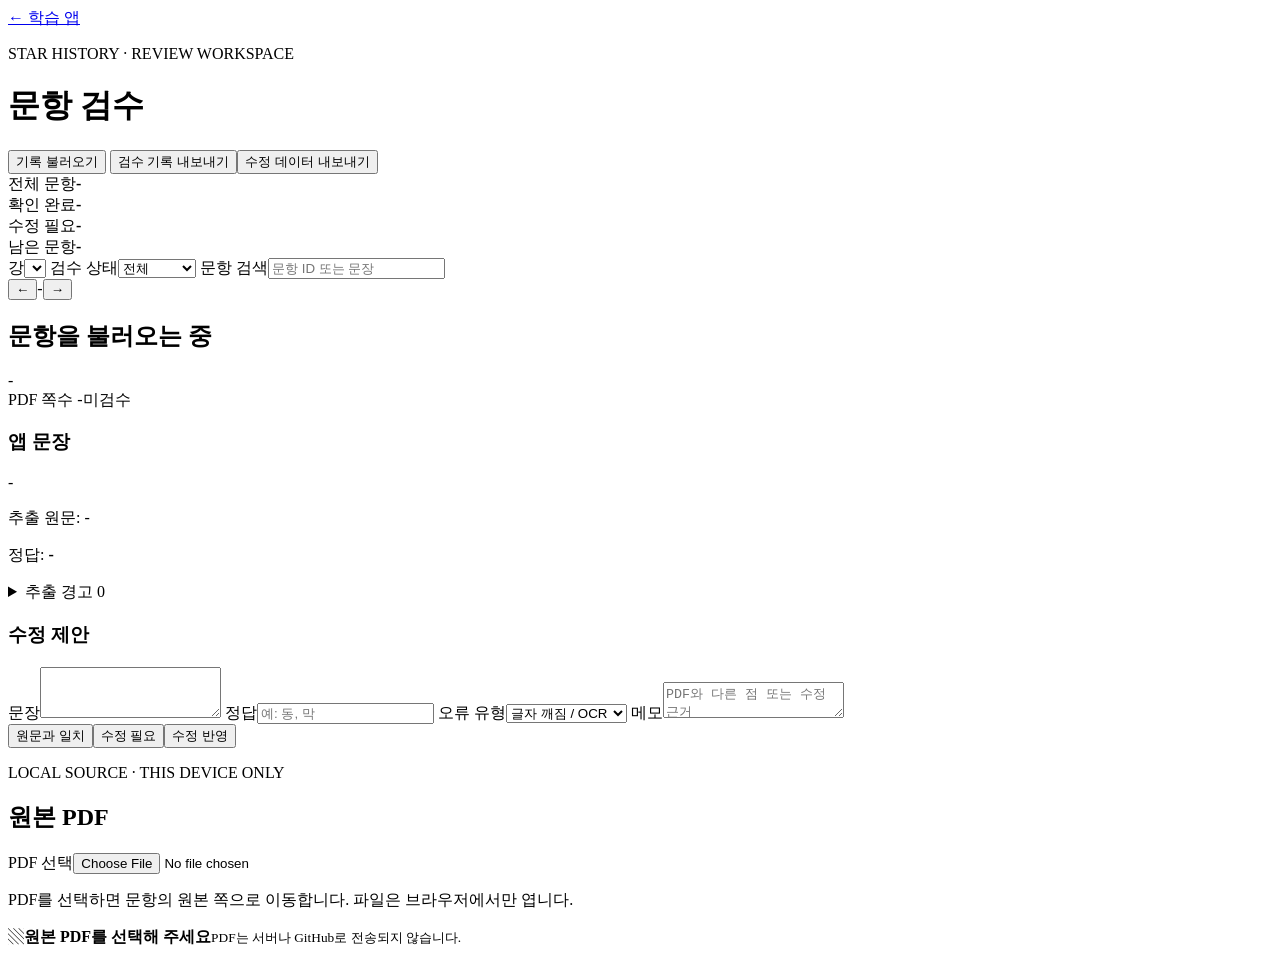
==== review.html @ e03c3ea7 "Add local review tool: review.html" ====
<!doctype html>
<html lang="ko">
<head>
  <meta charset="UTF-8">
  <meta name="viewport" content="width=device-width, initial-scale=1">
  <meta name="theme-color" content="#f7f5ef">
  <link rel="stylesheet" href="assets/review.css">
  <title>문항 검수 — 별채우기</title>
</head>
<body>
  <header class="topbar">
    <a class="back-link" href="index.html">← 학습 앱</a>
    <div><p class="eyebrow">STAR HISTORY · REVIEW WORKSPACE</p><h1>문항 검수</h1></div>
    <div class="header-actions">
      <button id="import-log-button">기록 불러오기</button><input id="import-log" type="file" accept=".json,application/json" hidden>
      <button id="export-log">검수 기록 내보내기</button><button id="export-data">수정 데이터 내보내기</button>
    </div>
  </header>
  <main>
    <section class="summary" aria-label="검수 진행 상황">
      <article><span>전체 문항</span><strong id="total-count">-</strong></article>
      <article><span>확인 완료</span><strong id="verified-count">-</strong></article>
      <article><span>수정 필요</span><strong id="issue-count">-</strong></article>
      <article><span>남은 문항</span><strong id="pending-count">-</strong></article>
      <div class="progress-track"><div id="progress-fill"></div></div>
    </section>
    <section class="controls" aria-label="문항 탐색">
      <label>강<select id="lesson-filter"></select></label>
      <label>검수 상태<select id="status-filter"><option value="all">전체</option><option value="pending">미검수</option><option value="verified">확인 완료</option><option value="needs-fix">수정 필요</option><option value="corrected">수정 완료</option></select></label>
      <label>문항 검색<input id="search" type="search" placeholder="문항 ID 또는 문장"></label>
      <div class="stepper"><button id="previous" aria-label="이전 문항">←</button><span id="position">-</span><button id="next" aria-label="다음 문항">→</button></div>
    </section>
    <div class="workspace">
      <section class="review-panel">
        <div class="question-heading"><div><p class="eyebrow" id="course-label"></p><h2 id="lesson-title">문항을 불러오는 중</h2></div><span id="question-id" class="question-id">-</span></div>
        <div class="meta-row"><span id="page-label">PDF 쪽수 -</span><span id="status-badge" class="badge pending">미검수</span></div>
        <div class="reference-block"><h3>앱 문장</h3><p id="question-preview" class="question-preview">-</p><p class="muted">추출 원문: <span id="source-preview">-</span></p><p class="muted">정답: <strong id="answer-preview">-</strong></p></div>
        <details id="warning-box" class="warnings"><summary>추출 경고 <span id="warning-count">0</span></summary><ul id="warning-list"></ul></details>
        <div class="edit-block">
          <h3>수정 제안</h3>
          <label>문장<textarea id="edited-text" rows="3" spellcheck="false"></textarea></label>
          <label>정답<input id="edited-answers" placeholder="예: 동, 막"></label>
          <label>오류 유형<select id="issue-type"><option value="ocr">글자 깨짐 / OCR</option><option value="text">문장 누락·오탈자</option><option value="answer">정답 오류</option><option value="layout">화면 표시</option><option value="other">기타</option></select></label>
          <label>메모<textarea id="note" rows="2" placeholder="PDF와 다른 점 또는 수정 근거"></textarea></label>
        </div>
        <div class="actions"><button id="mark-verified" class="primary">원문과 일치</button><button id="mark-needs-fix" class="problem">수정 필요</button><button id="save-correction" class="correct">수정 반영</button></div>
        <p id="save-message" class="save-message" role="status"></p>
      </section>
      <section class="pdf-panel">
        <div class="pdf-heading"><div><p class="eyebrow">LOCAL SOURCE · THIS DEVICE ONLY</p><h2>원본 PDF</h2></div><label class="file-button">PDF 선택<input id="pdf-file" type="file" accept="application/pdf,.pdf"></label></div>
        <p id="pdf-status" class="pdf-status">PDF를 선택하면 문항의 원본 쪽으로 이동합니다. 파일은 브라우저에서만 엽니다.</p>
        <iframe id="pdf-frame" title="검수용 원본 PDF" hidden></iframe>
        <div id="pdf-empty" class="pdf-empty"><span>▧</span><strong>원본 PDF를 선택해 주세요</strong><small>PDF는 서버나 GitHub로 전송되지 않습니다.</small></div>
      </section>
    </div>
  </main>
  <script src="assets/review.js"></script>
</body>
</html>
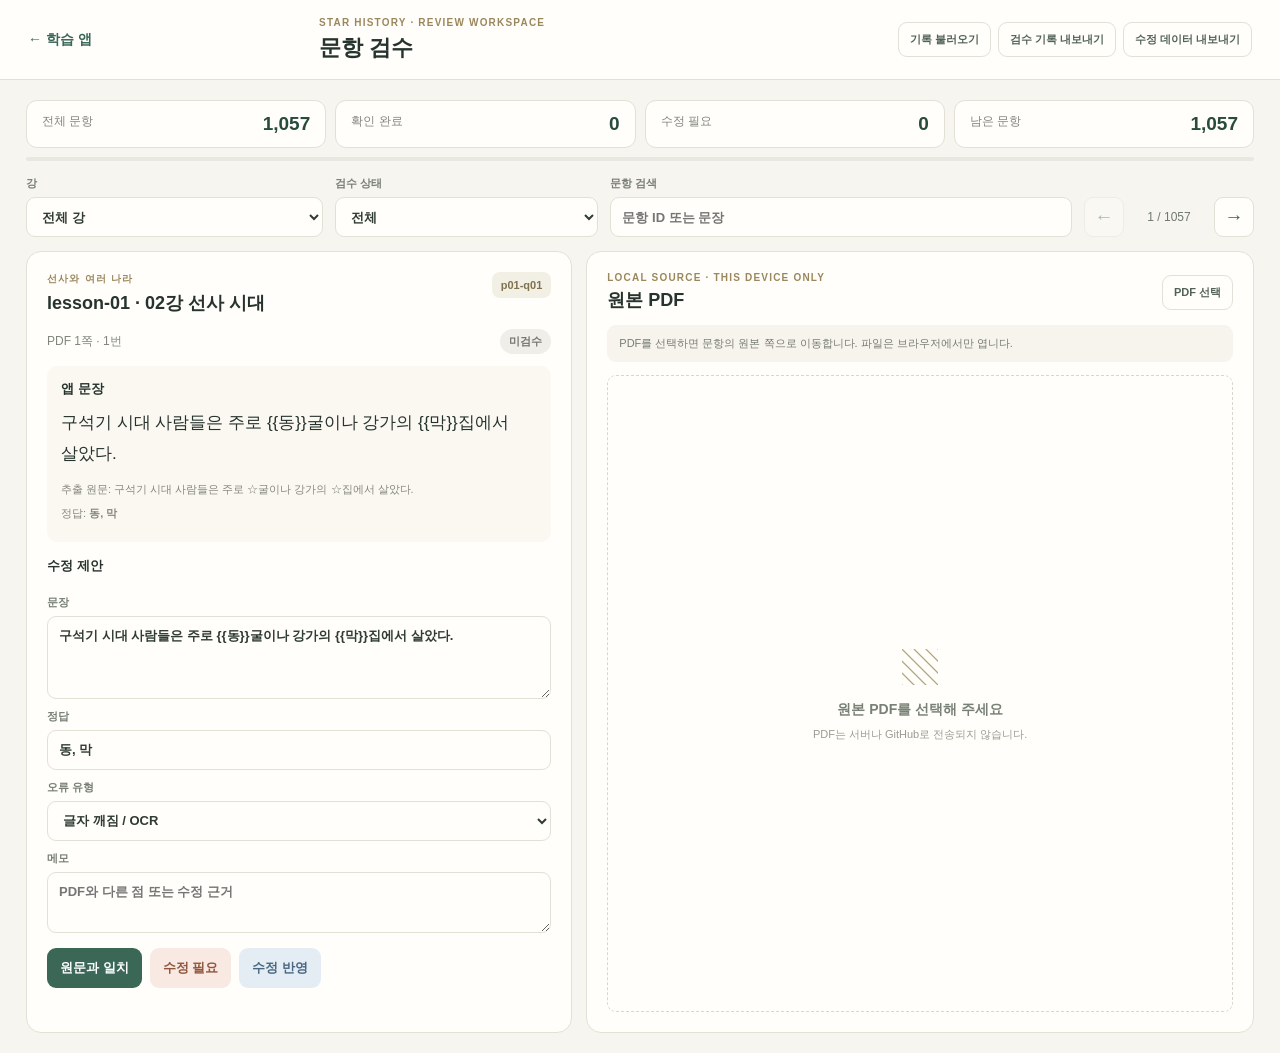
==== commit abc16c4f: "Prioritize automatic review candidates" ====
--- a/review.html
+++ b/review.html
@@ -26,7 +26,7 @@
     </section>
     <section class="controls" aria-label="문항 탐색">
       <label>강<select id="lesson-filter"></select></label>
-      <label>검수 상태<select id="status-filter"><option value="all">전체</option><option value="pending">미검수</option><option value="verified">확인 완료</option><option value="needs-fix">수정 필요</option><option value="corrected">수정 완료</option></select></label>
+      <label>검수 상태<select id="status-filter"><option value="all">전체</option><option value="pending">미검수</option><option value="auto">자동 점검 후보</option><option value="verified">확인 완료</option><option value="needs-fix">수정 필요</option><option value="corrected">수정 완료</option></select></label>
       <label>문항 검색<input id="search" type="search" placeholder="문항 ID 또는 문장"></label>
       <div class="stepper"><button id="previous" aria-label="이전 문항">←</button><span id="position">-</span><button id="next" aria-label="다음 문항">→</button></div>
     </section>
--- a/assets/review.css
+++ b/assets/review.css
@@ -0,0 +1 @@
+:root{font-family:-apple-system,BlinkMacSystemFont,"Segoe UI",sans-serif;color:#27332e;background:#f7f5ef;--green:#3b6757;--line:#e3e0d6;--paper:#fffefa;--muted:#82867c}*{box-sizing:border-box}body{margin:0;min-width:320px}.topbar{min-height:80px;padding:12px 28px;background:var(--paper);border-bottom:1px solid var(--line);display:grid;grid-template-columns:1fr 1.3fr 2fr;align-items:center;gap:12px}.back-link{color:var(--green);text-decoration:none;font-size:14px;font-weight:650}.eyebrow{margin:0 0 5px;color:#9b875c;font-size:10px;font-weight:750;letter-spacing:.12em}h1,h2{margin:0}.topbar h1{font-size:22px}.header-actions{justify-self:end;display:flex;gap:7px;flex-wrap:wrap}.header-actions button,.file-button{padding:9px 11px;border:1px solid var(--line);border-radius:9px;background:var(--paper);color:#526259;font-size:11px;font-weight:650;cursor:pointer}main{max-width:1560px;margin:auto;padding:20px 26px}.summary{display:grid;grid-template-columns:repeat(4,1fr);gap:9px;position:relative;margin-bottom:15px;padding-bottom:13px}.summary article{padding:12px 15px;background:var(--paper);border:1px solid var(--line);border-radius:11px;display:flex;justify-content:space-between}.summary span{color:var(--muted);font-size:12px}.summary strong{color:#284b3e;font-size:19px}.progress-track{position:absolute;bottom:0;left:0;right:0;height:4px;background:#e9e7df;border-radius:4px;overflow:hidden}.progress-track div{height:100%;width:0;background:#7e9d78;transition:width .2s}.controls{display:grid;grid-template-columns:.9fr .8fr 1.4fr auto;gap:12px;align-items:end;margin-bottom:14px}.controls label,.edit-block label{display:grid;gap:6px;color:#777e74;font-size:11px;font-weight:650}.controls select,.controls input,.edit-block input,.edit-block textarea,.edit-block select{width:100%;min-height:40px;padding:9px 11px;border:1px solid var(--line);border-radius:9px;background:var(--paper);color:#313b35;font:inherit;font-size:13px}.edit-block textarea{resize:vertical;line-height:1.6}.stepper{display:flex;align-items:center;gap:10px}.stepper button{width:40px;height:40px;border:1px solid var(--line);border-radius:9px;background:var(--paper);font-size:19px;color:var(--green);cursor:pointer}.stepper button:disabled{opacity:.4}.stepper span{min-width:70px;text-align:center;color:#71786f;font-size:12px}.workspace{display:grid;grid-template-columns:minmax(390px,.9fr) minmax(480px,1.1fr);gap:14px}.review-panel,.pdf-panel{min-height:calc(100vh - 250px);padding:20px;background:var(--paper);border:1px solid var(--line);border-radius:15px}.question-heading,.pdf-heading{display:flex;justify-content:space-between;align-items:flex-start;gap:10px}.question-heading h2,.pdf-heading h2{font-size:18px}.question-id{padding:7px 9px;border-radius:8px;background:#f2efe5;color:#80724f;font-size:11px;font-weight:700}.meta-row{display:flex;justify-content:space-between;align-items:center;margin:14px 0 12px;color:#81867d;font-size:12px}.badge{padding:5px 9px;border-radius:20px;font-size:11px;font-weight:700}.badge.pending{background:#efeee8;color:#72756e}.badge.verified{background:#e5efe5;color:#456a4c}.badge.needs-fix{background:#f8e9e3;color:#9a5c43}.badge.corrected{background:#e5edf4;color:#4c6b83}.reference-block{padding:14px;background:#faf8f1;border-radius:10px}.reference-block h3,.edit-block h3{margin:0 0 10px;font-size:13px}.question-preview{margin:0 0 12px;font-size:17px;line-height:1.8;word-break:keep-all}.muted{margin:6px 0;color:#85877f;font-size:11px;line-height:1.6;overflow-wrap:anywhere}.warnings{margin-top:11px;color:#8b7550;font-size:12px}.warnings summary{cursor:pointer}.warnings ul{padding-left:18px;color:#887e67;line-height:1.6}.edit-block{display:grid;gap:10px;margin-top:15px}.actions{display:flex;gap:8px;flex-wrap:wrap;margin-top:15px}.actions button{min-height:40px;padding:0 13px;border:0;border-radius:9px;font-weight:700;cursor:pointer}.primary{background:var(--green);color:white}.problem{background:#f8e9e3;color:#90553d}.correct{background:#e5edf4;color:#496781}.save-message{min-height:16px;margin:8px 0 0;color:#66806b;font-size:11px}.pdf-panel{display:flex;flex-direction:column}.pdf-heading{align-items:center}.file-button{position:relative;overflow:hidden}.file-button input{position:absolute;inset:0;width:100%;height:100%;opacity:0;cursor:pointer}.pdf-status{margin:13px 0;padding:10px 12px;background:#f6f4ec;border-radius:9px;color:#777c73;font-size:11px;line-height:1.5}.pdf-panel iframe{width:100%;flex:1;min-height:540px;border:1px solid var(--line);border-radius:9px;background:white}.pdf-panel iframe[hidden],.pdf-empty[hidden]{display:none}.pdf-empty{flex:1;min-height:400px;display:grid;align-content:center;justify-items:center;gap:8px;border:1px dashed #d8d6cd;border-radius:9px;color:#798176}.pdf-empty span{font-size:36px;color:#b1a57d}.pdf-empty strong{font-size:14px}.pdf-empty small{font-size:11px;color:#9a9c93}@media(max-width:980px){main{padding:16px}.workspace{grid-template-columns:1fr}.review-panel,.pdf-panel{min-height:0}.pdf-panel iframe{height:70vh;min-height:450px;flex:none}.controls{grid-template-columns:1fr 1fr}.stepper{justify-self:end}.pdf-empty{min-height:220px}}@media(max-width:600px){.topbar{padding:10px 12px;grid-template-columns:auto 1fr;gap:8px}.topbar h1{font-size:18px}.back-link{font-size:11px}.eyebrow{font-size:8px}.header-actions{grid-column:1/-1;justify-self:start}.header-actions button{font-size:9px;padding:7px 8px}.summary{gap:6px}.summary article{display:grid;gap:4px;padding:9px}.summary span{font-size:9px}.summary strong{font-size:16px}main{padding:12px}.controls{gap:8px}.controls label{font-size:10px}.controls select,.controls input{font-size:12px}.workspace{gap:10px}.review-panel,.pdf-panel{padding:14px}.question-heading h2,.pdf-heading h2{font-size:16px}.question-preview{font-size:15px}.pdf-panel iframe{height:65vh;min-height:360px}.actions button{flex:1;padding:0 8px;font-size:11px}}
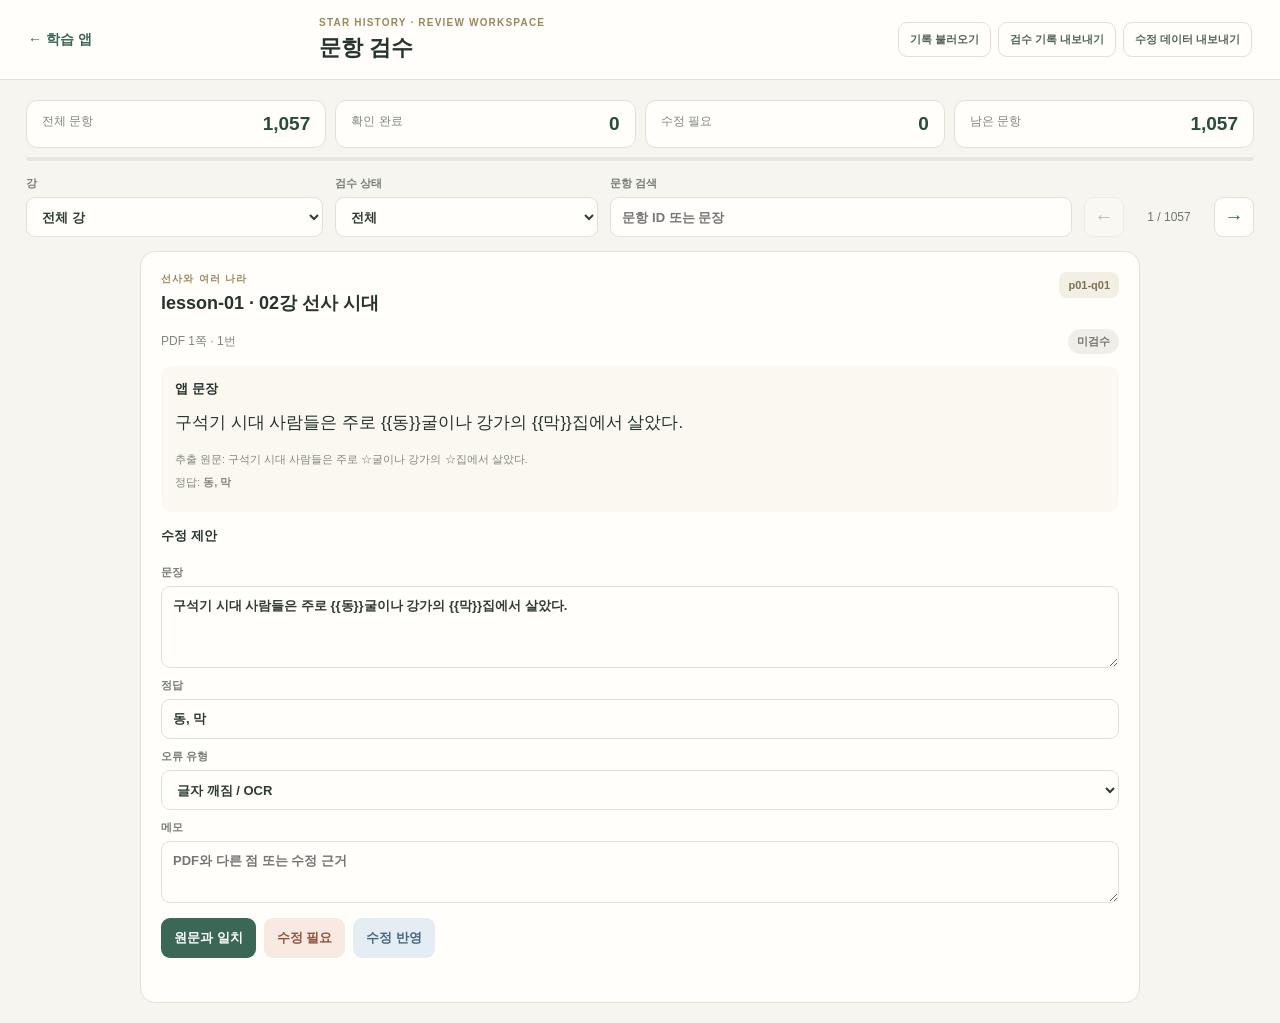
==== commit 6db3f113: "Remove PDF viewer from review page" ====
--- a/review.html
+++ b/review.html
@@ -46,12 +46,6 @@
         <div class="actions"><button id="mark-verified" class="primary">원문과 일치</button><button id="mark-needs-fix" class="problem">수정 필요</button><button id="save-correction" class="correct">수정 반영</button></div>
         <p id="save-message" class="save-message" role="status"></p>
       </section>
-      <section class="pdf-panel">
-        <div class="pdf-heading"><div><p class="eyebrow">LOCAL SOURCE · THIS DEVICE ONLY</p><h2>원본 PDF</h2></div><label class="file-button">PDF 선택<input id="pdf-file" type="file" accept="application/pdf,.pdf"></label></div>
-        <p id="pdf-status" class="pdf-status">PDF를 선택하면 문항의 원본 쪽으로 이동합니다. 파일은 브라우저에서만 엽니다.</p>
-        <iframe id="pdf-frame" title="검수용 원본 PDF" hidden></iframe>
-        <div id="pdf-empty" class="pdf-empty"><span>▧</span><strong>원본 PDF를 선택해 주세요</strong><small>PDF는 서버나 GitHub로 전송되지 않습니다.</small></div>
-      </section>
     </div>
   </main>
   <script src="assets/review.js"></script>
--- a/assets/review.css
+++ b/assets/review.css
@@ -1 +1 @@
-:root{font-family:-apple-system,BlinkMacSystemFont,"Segoe UI",sans-serif;color:#27332e;background:#f7f5ef;--green:#3b6757;--line:#e3e0d6;--paper:#fffefa;--muted:#82867c}*{box-sizing:border-box}body{margin:0;min-width:320px}.topbar{min-height:80px;padding:12px 28px;background:var(--paper);border-bottom:1px solid var(--line);display:grid;grid-template-columns:1fr 1.3fr 2fr;align-items:center;gap:12px}.back-link{color:var(--green);text-decoration:none;font-size:14px;font-weight:650}.eyebrow{margin:0 0 5px;color:#9b875c;font-size:10px;font-weight:750;letter-spacing:.12em}h1,h2{margin:0}.topbar h1{font-size:22px}.header-actions{justify-self:end;display:flex;gap:7px;flex-wrap:wrap}.header-actions button,.file-button{padding:9px 11px;border:1px solid var(--line);border-radius:9px;background:var(--paper);color:#526259;font-size:11px;font-weight:650;cursor:pointer}main{max-width:1560px;margin:auto;padding:20px 26px}.summary{display:grid;grid-template-columns:repeat(4,1fr);gap:9px;position:relative;margin-bottom:15px;padding-bottom:13px}.summary article{padding:12px 15px;background:var(--paper);border:1px solid var(--line);border-radius:11px;display:flex;justify-content:space-between}.summary span{color:var(--muted);font-size:12px}.summary strong{color:#284b3e;font-size:19px}.progress-track{position:absolute;bottom:0;left:0;right:0;height:4px;background:#e9e7df;border-radius:4px;overflow:hidden}.progress-track div{height:100%;width:0;background:#7e9d78;transition:width .2s}.controls{display:grid;grid-template-columns:.9fr .8fr 1.4fr auto;gap:12px;align-items:end;margin-bottom:14px}.controls label,.edit-block label{display:grid;gap:6px;color:#777e74;font-size:11px;font-weight:650}.controls select,.controls input,.edit-block input,.edit-block textarea,.edit-block select{width:100%;min-height:40px;padding:9px 11px;border:1px solid var(--line);border-radius:9px;background:var(--paper);color:#313b35;font:inherit;font-size:13px}.edit-block textarea{resize:vertical;line-height:1.6}.stepper{display:flex;align-items:center;gap:10px}.stepper button{width:40px;height:40px;border:1px solid var(--line);border-radius:9px;background:var(--paper);font-size:19px;color:var(--green);cursor:pointer}.stepper button:disabled{opacity:.4}.stepper span{min-width:70px;text-align:center;color:#71786f;font-size:12px}.workspace{display:grid;grid-template-columns:minmax(390px,.9fr) minmax(480px,1.1fr);gap:14px}.review-panel,.pdf-panel{min-height:calc(100vh - 250px);padding:20px;background:var(--paper);border:1px solid var(--line);border-radius:15px}.question-heading,.pdf-heading{display:flex;justify-content:space-between;align-items:flex-start;gap:10px}.question-heading h2,.pdf-heading h2{font-size:18px}.question-id{padding:7px 9px;border-radius:8px;background:#f2efe5;color:#80724f;font-size:11px;font-weight:700}.meta-row{display:flex;justify-content:space-between;align-items:center;margin:14px 0 12px;color:#81867d;font-size:12px}.badge{padding:5px 9px;border-radius:20px;font-size:11px;font-weight:700}.badge.pending{background:#efeee8;color:#72756e}.badge.verified{background:#e5efe5;color:#456a4c}.badge.needs-fix{background:#f8e9e3;color:#9a5c43}.badge.corrected{background:#e5edf4;color:#4c6b83}.reference-block{padding:14px;background:#faf8f1;border-radius:10px}.reference-block h3,.edit-block h3{margin:0 0 10px;font-size:13px}.question-preview{margin:0 0 12px;font-size:17px;line-height:1.8;word-break:keep-all}.muted{margin:6px 0;color:#85877f;font-size:11px;line-height:1.6;overflow-wrap:anywhere}.warnings{margin-top:11px;color:#8b7550;font-size:12px}.warnings summary{cursor:pointer}.warnings ul{padding-left:18px;color:#887e67;line-height:1.6}.edit-block{display:grid;gap:10px;margin-top:15px}.actions{display:flex;gap:8px;flex-wrap:wrap;margin-top:15px}.actions button{min-height:40px;padding:0 13px;border:0;border-radius:9px;font-weight:700;cursor:pointer}.primary{background:var(--green);color:white}.problem{background:#f8e9e3;color:#90553d}.correct{background:#e5edf4;color:#496781}.save-message{min-height:16px;margin:8px 0 0;color:#66806b;font-size:11px}.pdf-panel{display:flex;flex-direction:column}.pdf-heading{align-items:center}.file-button{position:relative;overflow:hidden}.file-button input{position:absolute;inset:0;width:100%;height:100%;opacity:0;cursor:pointer}.pdf-status{margin:13px 0;padding:10px 12px;background:#f6f4ec;border-radius:9px;color:#777c73;font-size:11px;line-height:1.5}.pdf-panel iframe{width:100%;flex:1;min-height:540px;border:1px solid var(--line);border-radius:9px;background:white}.pdf-panel iframe[hidden],.pdf-empty[hidden]{display:none}.pdf-empty{flex:1;min-height:400px;display:grid;align-content:center;justify-items:center;gap:8px;border:1px dashed #d8d6cd;border-radius:9px;color:#798176}.pdf-empty span{font-size:36px;color:#b1a57d}.pdf-empty strong{font-size:14px}.pdf-empty small{font-size:11px;color:#9a9c93}@media(max-width:980px){main{padding:16px}.workspace{grid-template-columns:1fr}.review-panel,.pdf-panel{min-height:0}.pdf-panel iframe{height:70vh;min-height:450px;flex:none}.controls{grid-template-columns:1fr 1fr}.stepper{justify-self:end}.pdf-empty{min-height:220px}}@media(max-width:600px){.topbar{padding:10px 12px;grid-template-columns:auto 1fr;gap:8px}.topbar h1{font-size:18px}.back-link{font-size:11px}.eyebrow{font-size:8px}.header-actions{grid-column:1/-1;justify-self:start}.header-actions button{font-size:9px;padding:7px 8px}.summary{gap:6px}.summary article{display:grid;gap:4px;padding:9px}.summary span{font-size:9px}.summary strong{font-size:16px}main{padding:12px}.controls{gap:8px}.controls label{font-size:10px}.controls select,.controls input{font-size:12px}.workspace{gap:10px}.review-panel,.pdf-panel{padding:14px}.question-heading h2,.pdf-heading h2{font-size:16px}.question-preview{font-size:15px}.pdf-panel iframe{height:65vh;min-height:360px}.actions button{flex:1;padding:0 8px;font-size:11px}}
+:root{font-family:-apple-system,BlinkMacSystemFont,"Segoe UI",sans-serif;color:#27332e;background:#f7f5ef;--green:#3b6757;--line:#e3e0d6;--paper:#fffefa;--muted:#82867c}*{box-sizing:border-box}body{margin:0;min-width:320px}.topbar{min-height:80px;padding:12px 28px;background:var(--paper);border-bottom:1px solid var(--line);display:grid;grid-template-columns:1fr 1.3fr 2fr;align-items:center;gap:12px}.back-link{color:var(--green);text-decoration:none;font-size:14px;font-weight:650}.eyebrow{margin:0 0 5px;color:#9b875c;font-size:10px;font-weight:750;letter-spacing:.12em}h1,h2{margin:0}.topbar h1{font-size:22px}.header-actions{justify-self:end;display:flex;gap:7px;flex-wrap:wrap}.header-actions button{padding:9px 11px;border:1px solid var(--line);border-radius:9px;background:var(--paper);color:#526259;font-size:11px;font-weight:650;cursor:pointer}main{max-width:1560px;margin:auto;padding:20px 26px}.summary{display:grid;grid-template-columns:repeat(4,1fr);gap:9px;position:relative;margin-bottom:15px;padding-bottom:13px}.summary article{padding:12px 15px;background:var(--paper);border:1px solid var(--line);border-radius:11px;display:flex;justify-content:space-between}.summary span{color:var(--muted);font-size:12px}.summary strong{color:#284b3e;font-size:19px}.progress-track{position:absolute;bottom:0;left:0;right:0;height:4px;background:#e9e7df;border-radius:4px;overflow:hidden}.progress-track div{height:100%;width:0;background:#7e9d78;transition:width .2s}.controls{display:grid;grid-template-columns:.9fr .8fr 1.4fr auto;gap:12px;align-items:end;margin-bottom:14px}.controls label,.edit-block label{display:grid;gap:6px;color:#777e74;font-size:11px;font-weight:650}.controls select,.controls input,.edit-block input,.edit-block textarea,.edit-block select{width:100%;min-height:40px;padding:9px 11px;border:1px solid var(--line);border-radius:9px;background:var(--paper);color:#313b35;font:inherit;font-size:13px}.edit-block textarea{resize:vertical;line-height:1.6}.stepper{display:flex;align-items:center;gap:10px}.stepper button{width:40px;height:40px;border:1px solid var(--line);border-radius:9px;background:var(--paper);font-size:19px;color:var(--green);cursor:pointer}.stepper button:disabled{opacity:.4}.stepper span{min-width:70px;text-align:center;color:#71786f;font-size:12px}.workspace{display:grid;grid-template-columns:minmax(0,1fr);max-width:1000px;margin:auto}.review-panel{min-height:calc(100vh - 250px);padding:20px;background:var(--paper);border:1px solid var(--line);border-radius:15px}.question-heading{display:flex;justify-content:space-between;align-items:flex-start;gap:10px}.question-heading h2{font-size:18px}.question-id{padding:7px 9px;border-radius:8px;background:#f2efe5;color:#80724f;font-size:11px;font-weight:700}.meta-row{display:flex;justify-content:space-between;align-items:center;margin:14px 0 12px;color:#81867d;font-size:12px}.badge{padding:5px 9px;border-radius:20px;font-size:11px;font-weight:700}.badge.pending{background:#efeee8;color:#72756e}.badge.verified{background:#e5efe5;color:#456a4c}.badge.needs-fix{background:#f8e9e3;color:#9a5c43}.badge.corrected{background:#e5edf4;color:#4c6b83}.reference-block{padding:14px;background:#faf8f1;border-radius:10px}.reference-block h3,.edit-block h3{margin:0 0 10px;font-size:13px}.question-preview{margin:0 0 12px;font-size:17px;line-height:1.8;word-break:keep-all}.muted{margin:6px 0;color:#85877f;font-size:11px;line-height:1.6;overflow-wrap:anywhere}.warnings{margin-top:11px;color:#8b7550;font-size:12px}.warnings summary{cursor:pointer}.warnings ul{padding-left:18px;color:#887e67;line-height:1.6}.edit-block{display:grid;gap:10px;margin-top:15px}.actions{display:flex;gap:8px;flex-wrap:wrap;margin-top:15px}.actions button{min-height:40px;padding:0 13px;border:0;border-radius:9px;font-weight:700;cursor:pointer}.primary{background:var(--green);color:white}.problem{background:#f8e9e3;color:#90553d}.correct{background:#e5edf4;color:#496781}.save-message{min-height:16px;margin:8px 0 0;color:#66806b;font-size:11px}@media(max-width:980px){main{padding:16px}.workspace{grid-template-columns:1fr}.review-panel{min-height:0}.controls{grid-template-columns:1fr 1fr}.stepper{justify-self:end}}@media(max-width:600px){.topbar{padding:10px 12px;grid-template-columns:auto 1fr;gap:8px}.topbar h1{font-size:18px}.back-link{font-size:11px}.eyebrow{font-size:8px}.header-actions{grid-column:1/-1;justify-self:start}.header-actions button{font-size:9px;padding:7px 8px}.summary{gap:6px}.summary article{display:grid;gap:4px;padding:9px}.summary span{font-size:9px}.summary strong{font-size:16px}main{padding:12px}.controls{gap:8px}.controls label{font-size:10px}.controls select,.controls input{font-size:12px}.workspace{gap:10px}.review-panel{padding:14px}.question-heading h2{font-size:16px}.question-preview{font-size:15px}.actions button{flex:1;padding:0 8px;font-size:11px}}
